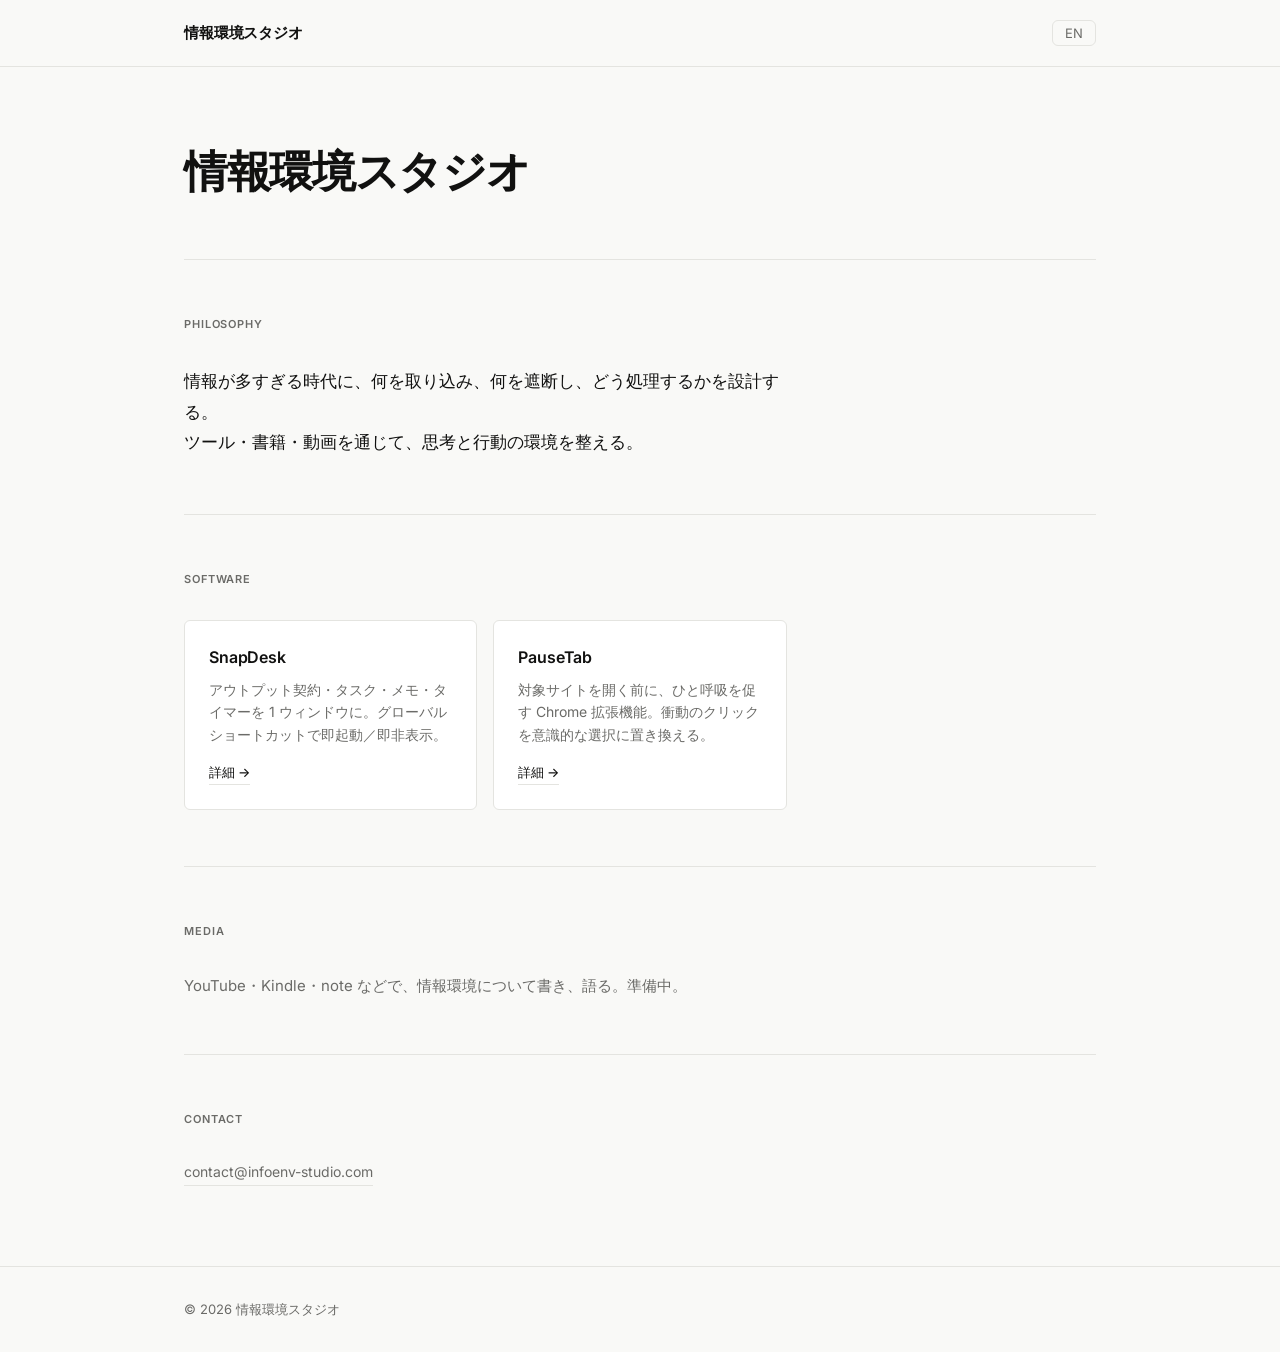
==== index.html @ fea23aee "Initial commit Co-Authored-By: Claude Sonnet 4.6 <noreply@anthropic.com>" ====
<!DOCTYPE html>
<html lang="ja">
<head>
  <meta charset="UTF-8">
  <meta name="viewport" content="width=device-width, initial-scale=1.0">
  <title>情報環境スタジオ</title>
  <meta name="description" content="情報環境を設計する。ツール・書籍・動画を通じて、思考と行動の環境を整える。">
  <link rel="canonical" href="https://infoenv-studio.com/">
  <link rel="alternate" hreflang="en" href="https://infoenv-studio.com/en">
  <link rel="alternate" hreflang="ja" href="https://infoenv-studio.com/">
  <link rel="preconnect" href="https://fonts.googleapis.com">
  <link href="https://fonts.googleapis.com/css2?family=Inter:wght@400;500;600;700&display=swap" rel="stylesheet">
  <link rel="stylesheet" href="/styles.css">
</head>
<body>

<header>
  <div class="container">
    <div class="header-inner">
      <a href="/" class="site-name">情報環境スタジオ</a>
      <button class="lang-toggle" onclick="switchLang('en')">EN</button>
    </div>
  </div>
</header>

<main>
  <div class="container">

    <div class="hero">
      <div class="hero-brand">情報環境スタジオ</div>
    </div>

    <section id="philosophy">
      <div class="section-label">Philosophy</div>
      <p class="philosophy-text">
        情報が多すぎる時代に、何を取り込み、何を遮断し、どう処理するかを設計する。<br>
        ツール・書籍・動画を通じて、思考と行動の環境を整える。
      </p>
    </section>

    <section id="software">
      <div class="section-label">Software</div>
      <div class="card-grid">
        <div class="card">
          <div class="card-name">SnapDesk</div>
          <div class="card-desc">アウトプット契約・タスク・メモ・タイマーを 1 ウィンドウに。グローバルショートカットで即起動／即非表示。</div>
          <a href="https://snapdesk.infoenv-studio.com" class="card-link" target="_blank" rel="noopener">詳細 →</a>
        </div>
        <div class="card">
          <div class="card-name">PauseTab</div>
          <div class="card-desc">対象サイトを開く前に、ひと呼吸を促す Chrome 拡張機能。衝動のクリックを意識的な選択に置き換える。</div>
          <a href="https://pausetab.infoenv-studio.com" class="card-link" target="_blank" rel="noopener">詳細 →</a>
        </div>
      </div>
    </section>

    <section id="media">
      <div class="section-label">Media</div>
      <p class="section-body">
        YouTube・Kindle・note などで、情報環境について書き、語る。準備中。
      </p>
    </section>

    <section id="contact">
      <div class="section-label">Contact</div>
      <div class="contact-links">
        <a href="mailto:contact@infoenv-studio.com" class="contact-link">contact@infoenv-studio.com</a>
      </div>
    </section>

  </div>
</main>

<footer>
  <div class="container">
    <div class="footer-inner">
      <span class="footer-copy">© 2026 情報環境スタジオ</span>
    </div>
  </div>
</footer>

<script>
function switchLang(lang) {
  document.cookie = 'lang=' + lang + ';path=/;max-age=31536000;SameSite=Lax';
  if (lang === 'en') window.location.href = '/en';
}
</script>

</body>
</html>
---- styles.css ----
*, *::before, *::after { box-sizing: border-box; margin: 0; padding: 0; }

:root {
  --bg: #f9f9f7;
  --surface: #ffffff;
  --text-primary: #111110;
  --text-secondary: #6b6b68;
  --border: #e4e4e0;
  --accent: #111110;
  --font: 'Inter', 'Hiragino Sans', 'Yu Gothic', system-ui, sans-serif;
  --max-w: 960px;
  --radius: 6px;
}

html { font-size: 16px; scroll-behavior: smooth; }
body { background: var(--bg); color: var(--text-primary); font-family: var(--font); line-height: 1.6; -webkit-font-smoothing: antialiased; }

a { color: inherit; text-decoration: none; }
a:hover { opacity: 0.7; }

/* Layout */
.container { max-width: var(--max-w); margin: 0 auto; padding: 0 24px; }

/* Header */
header {
  padding: 20px 0;
  border-bottom: 1px solid var(--border);
  position: sticky; top: 0;
  background: var(--bg);
  z-index: 100;
}
.header-inner { display: flex; align-items: center; justify-content: space-between; }
.site-name { font-size: 15px; font-weight: 600; letter-spacing: -0.01em; }
.lang-toggle {
  font-size: 13px;
  color: var(--text-secondary);
  background: none;
  border: 1px solid var(--border);
  border-radius: var(--radius);
  padding: 4px 12px;
  cursor: pointer;
  font-family: var(--font);
  transition: border-color 0.15s;
}
.lang-toggle:hover { border-color: var(--text-secondary); }

/* Hero */
.hero { padding: 80px 0 64px; }
.hero-brand { font-size: clamp(28px, 5vw, 44px); font-weight: 700; letter-spacing: -0.03em; line-height: 1.1; }
.hero-sub { margin-top: 16px; font-size: 16px; color: var(--text-secondary); max-width: 480px; }

/* Section */
section { padding: 56px 0; border-top: 1px solid var(--border); }
.section-label { font-size: 11px; font-weight: 600; letter-spacing: 0.08em; text-transform: uppercase; color: var(--text-secondary); margin-bottom: 32px; }
.section-title { font-size: 22px; font-weight: 700; letter-spacing: -0.02em; margin-bottom: 12px; }
.section-body { font-size: 15px; color: var(--text-secondary); line-height: 1.7; max-width: 560px; }

/* Philosophy */
.philosophy-text { font-size: 17px; line-height: 1.8; color: var(--text-primary); max-width: 600px; }

/* Cards */
.card-grid { display: grid; grid-template-columns: repeat(auto-fill, minmax(260px, 1fr)); gap: 16px; margin-top: 0; }
.card {
  background: var(--surface);
  border: 1px solid var(--border);
  border-radius: var(--radius);
  padding: 24px;
  transition: border-color 0.15s;
}
.card:hover { border-color: var(--text-secondary); }
.card-name { font-size: 16px; font-weight: 600; letter-spacing: -0.01em; }
.card-desc { margin-top: 8px; font-size: 14px; color: var(--text-secondary); line-height: 1.6; }
.card-link { display: inline-block; margin-top: 16px; font-size: 13px; font-weight: 500; border-bottom: 1px solid var(--border); padding-bottom: 1px; }

/* Media list */
.media-list { display: flex; flex-direction: column; gap: 12px; }
.media-item {
  display: flex; align-items: center; gap: 16px;
  padding: 16px 20px;
  background: var(--surface);
  border: 1px solid var(--border);
  border-radius: var(--radius);
  transition: border-color 0.15s;
}
.media-item:hover { border-color: var(--text-secondary); }
.media-platform { font-size: 12px; font-weight: 600; letter-spacing: 0.06em; text-transform: uppercase; color: var(--text-secondary); min-width: 72px; }
.media-title { font-size: 14px; font-weight: 500; }

/* Contact */
.contact-links { display: flex; gap: 20px; flex-wrap: wrap; margin-top: 24px; }
.contact-link { font-size: 14px; color: var(--text-secondary); border-bottom: 1px solid var(--border); padding-bottom: 2px; }
.contact-link:hover { color: var(--text-primary); border-color: var(--text-primary); }

/* Footer */
footer { padding: 32px 0; border-top: 1px solid var(--border); margin-top: 24px; }
.footer-inner { display: flex; justify-content: space-between; align-items: center; flex-wrap: wrap; gap: 8px; }
.footer-copy { font-size: 13px; color: var(--text-secondary); }

@media (max-width: 600px) {
  .hero { padding: 48px 0 40px; }
  section { padding: 40px 0; }
  .card-grid { grid-template-columns: 1fr; }
  .footer-inner { flex-direction: column; align-items: flex-start; }
}
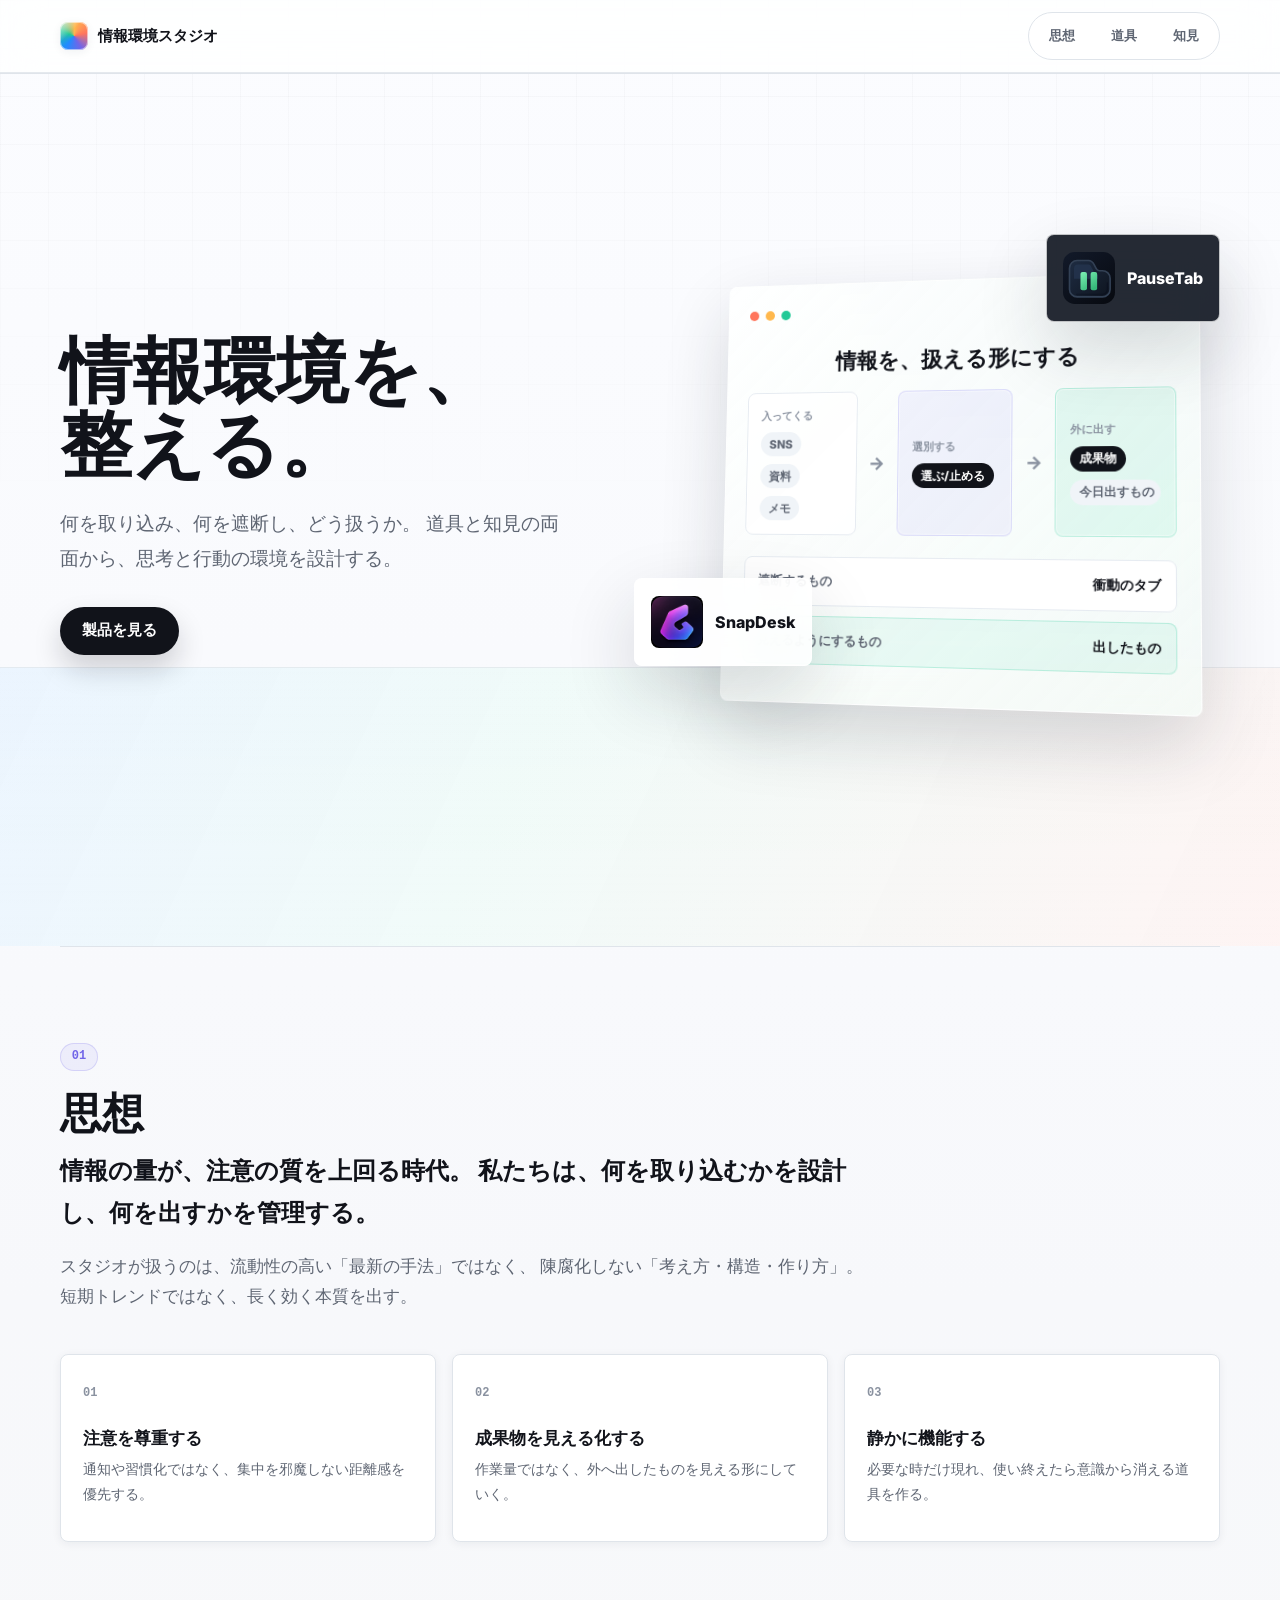
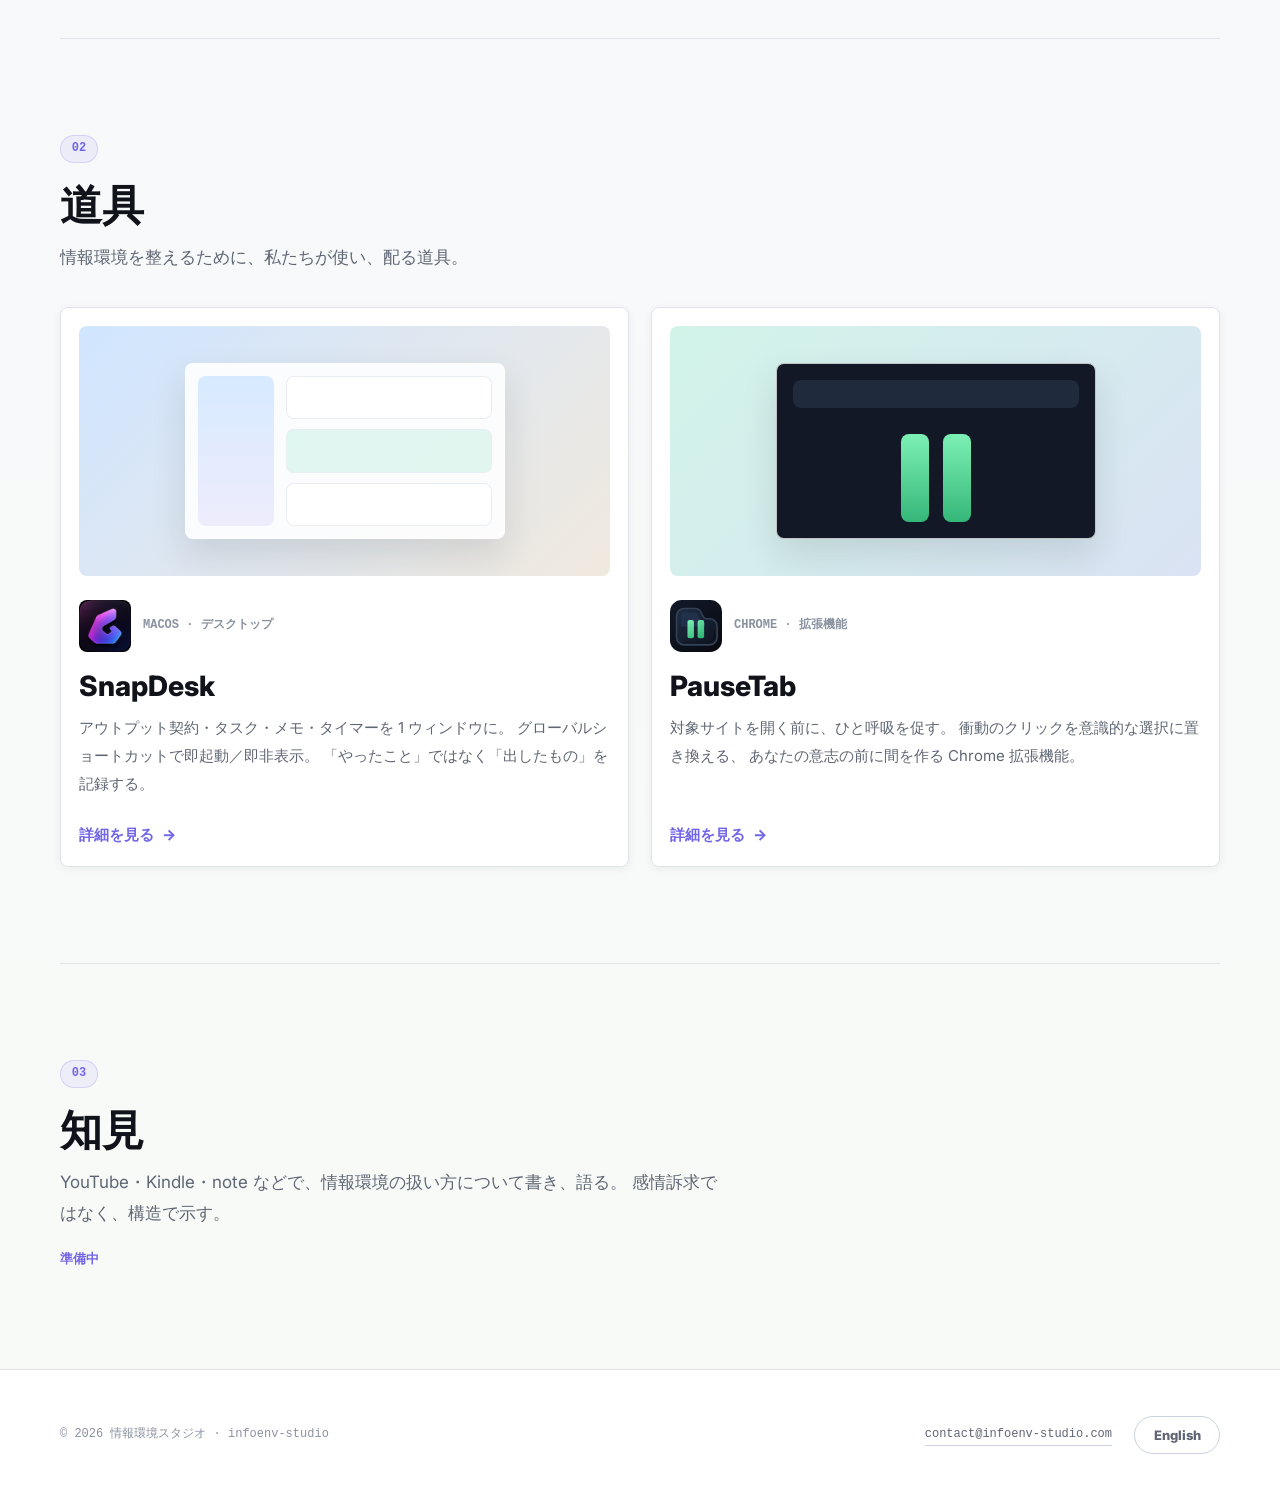
==== commit de9b0ff0: "refactor: replace hero health visualization with simplified flow board and clean up UI components" ====
--- a/index.html
+++ b/index.html
@@ -4,12 +4,13 @@
   <meta charset="UTF-8">
   <meta name="viewport" content="width=device-width, initial-scale=1.0">
   <title>情報環境スタジオ</title>
-  <meta name="description" content="情報環境を設計する。ツール・書籍・動画を通じて、思考と行動の環境を整える。">
+  <meta name="description" content="情報環境を整える、思考と道具のスタジオ。SnapDesk・PauseTab、その他の媒体を通じて、扱い方を再設計する。">
   <link rel="canonical" href="https://infoenv-studio.com/">
+  <link rel="alternate" hreflang="ja" href="https://infoenv-studio.com/">
   <link rel="alternate" hreflang="en" href="https://infoenv-studio.com/en">
-  <link rel="alternate" hreflang="ja" href="https://infoenv-studio.com/">
   <link rel="preconnect" href="https://fonts.googleapis.com">
-  <link href="https://fonts.googleapis.com/css2?family=Inter:wght@400;500;600;700&display=swap" rel="stylesheet">
+  <link rel="preconnect" href="https://fonts.gstatic.com" crossorigin>
+  <link href="https://fonts.googleapis.com/css2?family=Inter:wght@400;500;600;700;800&display=swap" rel="stylesheet">
   <link rel="stylesheet" href="/styles.css">
 </head>
 <body>
@@ -17,55 +18,178 @@
 <header>
   <div class="container">
     <div class="header-inner">
-      <a href="/" class="site-name">情報環境スタジオ</a>
-      <button class="lang-toggle" onclick="switchLang('en')">EN</button>
+      <a href="/" class="site-name" aria-label="情報環境スタジオ">
+        <span class="site-mark" aria-hidden="true"></span>
+        <span>情報環境スタジオ</span>
+      </a>
+      <nav class="site-nav" aria-label="メインナビゲーション">
+        <a href="#philosophy">思想</a>
+        <a href="#software">道具</a>
+        <a href="#media">知見</a>
+      </nav>
     </div>
   </div>
 </header>
 
 <main>
+  <section class="hero">
+    <div class="container hero-inner">
+      <div class="hero-copy">
+        <h1 class="hero-brand">情報環境を、<br>整える。</h1>
+        <p class="hero-tagline">
+          何を取り込み、何を遮断し、どう扱うか。
+          道具と知見の両面から、思考と行動の環境を設計する。
+        </p>
+        <div class="hero-actions" aria-label="主要操作">
+          <a class="primary-action" href="#software">製品を見る</a>
+        </div>
+      </div>
+
+      <div class="product-stage" aria-hidden="true">
+        <div class="app-window app-window-main">
+          <div class="window-bar">
+            <span></span><span></span><span></span>
+          </div>
+          <div class="window-title">情報を、扱える形にする</div>
+          <div class="flow-board">
+            <div class="flow-card input">
+              <small>入ってくる</small>
+              <span>SNS</span>
+              <span>資料</span>
+              <span>メモ</span>
+            </div>
+            <div class="flow-arrow">→</div>
+            <div class="flow-card filter">
+              <small>選別する</small>
+              <strong>選ぶ/止める</strong>
+            </div>
+            <div class="flow-arrow">→</div>
+            <div class="flow-card output">
+              <small>外に出す</small>
+              <strong>成果物</strong>
+              <span>今日出すもの</span>
+            </div>
+          </div>
+          <div class="module-row">
+            <span>遮断するもの</span>
+            <strong>衝動のタブ</strong>
+          </div>
+          <div class="module-row mint">
+            <span>見えるようにするもの</span>
+            <strong>出したもの</strong>
+          </div>
+        </div>
+        <div class="app-window app-window-side">
+          <img src="/snapdesk-icon.png" alt="">
+          <span>SnapDesk</span>
+        </div>
+        <div class="app-window app-window-mini">
+          <img src="/pausetab-icon.svg" alt="">
+          <span>PauseTab</span>
+        </div>
+      </div>
+    </div>
+    </section>
+
   <div class="container">
 
-    <div class="hero">
-      <div class="hero-brand">情報環境スタジオ</div>
-    </div>
-
     <section id="philosophy">
-      <div class="section-label">Philosophy</div>
+      <div class="section-header">
+        <span class="section-number">01</span>
+      </div>
+      <h2 class="section-title">思想</h2>
       <p class="philosophy-text">
-        情報が多すぎる時代に、何を取り込み、何を遮断し、どう処理するかを設計する。<br>
-        ツール・書籍・動画を通じて、思考と行動の環境を整える。
-      </p>
+        情報の量が、注意の質を上回る時代。
+        私たちは、何を取り込むかを設計し、何を出すかを管理する。
+      </p>
+      <p class="philosophy-text">
+        スタジオが扱うのは、流動性の高い「最新の手法」ではなく、
+        陳腐化しない「考え方・構造・作り方」。
+        短期トレンドではなく、長く効く本質を出す。
+      </p>
+      <div class="principle-grid">
+        <div class="principle-card">
+          <span>01</span>
+          <h3>注意を尊重する</h3>
+          <p>通知や習慣化ではなく、集中を邪魔しない距離感を優先する。</p>
+        </div>
+        <div class="principle-card">
+          <span>02</span>
+          <h3>成果物を見える化する</h3>
+          <p>作業量ではなく、外へ出したものを見える形にしていく。</p>
+        </div>
+        <div class="principle-card">
+          <span>03</span>
+          <h3>静かに機能する</h3>
+          <p>必要な時だけ現れ、使い終えたら意識から消える道具を作る。</p>
+        </div>
+      </div>
     </section>
 
     <section id="software">
-      <div class="section-label">Software</div>
+      <div class="section-header">
+        <span class="section-number">02</span>
+      </div>
+      <h2 class="section-title">道具</h2>
+      <p class="section-body section-lead">
+        情報環境を整えるために、私たちが使い、配る道具。
+      </p>
+
       <div class="card-grid">
-        <div class="card">
-          <div class="card-name">SnapDesk</div>
-          <div class="card-desc">アウトプット契約・タスク・メモ・タイマーを 1 ウィンドウに。グローバルショートカットで即起動／即非表示。</div>
-          <a href="https://snapdesk.infoenv-studio.com" class="card-link" target="_blank" rel="noopener">詳細 →</a>
-        </div>
-        <div class="card">
-          <div class="card-name">PauseTab</div>
-          <div class="card-desc">対象サイトを開く前に、ひと呼吸を促す Chrome 拡張機能。衝動のクリックを意識的な選択に置き換える。</div>
-          <a href="https://pausetab.infoenv-studio.com" class="card-link" target="_blank" rel="noopener">詳細 →</a>
-        </div>
+        <a href="https://snapdesk.infoenv-studio.com" target="_blank" rel="noopener" class="product-card">
+          <div class="product-visual snapdesk-visual">
+            <div class="mini-desktop">
+              <div class="mini-sidebar"></div>
+              <div class="mini-content">
+                <span></span><span></span><span></span>
+              </div>
+            </div>
+          </div>
+          <div class="card-header">
+            <img src="/snapdesk-icon.png" alt="" class="card-icon">
+            <span class="card-meta">macOS · デスクトップ</span>
+          </div>
+          <h3 class="card-name">SnapDesk</h3>
+          <p class="card-desc">
+            アウトプット契約・タスク・メモ・タイマーを 1 ウィンドウに。
+            グローバルショートカットで即起動／即非表示。
+            「やったこと」ではなく「出したもの」を記録する。
+          </p>
+          <span class="card-link">詳細を見る</span>
+        </a>
+
+        <a href="https://pausetab.infoenv-studio.com" target="_blank" rel="noopener" class="product-card accent-card">
+          <div class="product-visual pausetab-visual">
+            <div class="pause-browser">
+              <div class="pause-tabs"></div>
+              <div class="pause-mark"><i></i><i></i></div>
+            </div>
+          </div>
+          <div class="card-header">
+            <img src="/pausetab-icon.svg" alt="" class="card-icon-svg">
+            <span class="card-meta">Chrome · 拡張機能</span>
+          </div>
+          <h3 class="card-name">PauseTab</h3>
+          <p class="card-desc">
+            対象サイトを開く前に、ひと呼吸を促す。
+            衝動のクリックを意識的な選択に置き換える、
+            あなたの意志の前に間を作る Chrome 拡張機能。
+          </p>
+          <span class="card-link">詳細を見る</span>
+        </a>
       </div>
     </section>
 
     <section id="media">
-      <div class="section-label">Media</div>
+      <div class="section-header">
+        <span class="section-number">03</span>
+      </div>
+      <h2 class="section-title">知見</h2>
       <p class="section-body">
-        YouTube・Kindle・note などで、情報環境について書き、語る。準備中。
-      </p>
-    </section>
-
-    <section id="contact">
-      <div class="section-label">Contact</div>
-      <div class="contact-links">
-        <a href="mailto:contact@infoenv-studio.com" class="contact-link">contact@infoenv-studio.com</a>
-      </div>
+        YouTube・Kindle・note などで、情報環境の扱い方について書き、語る。
+        感情訴求ではなく、構造で示す。<br>
+        <span class="coming-soon">準備中</span>
+      </p>
     </section>
 
   </div>
@@ -74,16 +198,21 @@
 <footer>
   <div class="container">
     <div class="footer-inner">
-      <span class="footer-copy">© 2026 情報環境スタジオ</span>
+      <span class="footer-copy">© 2026 情報環境スタジオ · infoenv-studio</span>
+      <div class="footer-actions">
+        <a href="mailto:contact@infoenv-studio.com" class="footer-link">contact@infoenv-studio.com</a>
+        <button class="footer-lang" onclick="switchLang('en')">English</button>
+      </div>
     </div>
   </div>
 </footer>
 
 <script>
-function switchLang(lang) {
-  document.cookie = 'lang=' + lang + ';path=/;max-age=31536000;SameSite=Lax';
-  if (lang === 'en') window.location.href = '/en';
-}
+  function switchLang(lang) {
+    document.cookie = 'lang=' + lang + ';path=/;max-age=31536000;SameSite=Lax';
+    if (lang === 'en') window.location.href = '/en';
+    else window.location.href = '/';
+  }
 </script>
 
 </body>
--- a/styles.css
+++ b/styles.css
@@ -1,104 +1,935 @@
-*, *::before, *::after { box-sizing: border-box; margin: 0; padding: 0; }
+/* infoenv-studio.com */
+
+*, *::before, *::after {
+  box-sizing: border-box;
+}
+
+* {
+  margin: 0;
+  padding: 0;
+}
 
 :root {
-  --bg: #f9f9f7;
+  --bg: #f7f8fb;
+  --bg-alt: #eef4f8;
   --surface: #ffffff;
-  --text-primary: #111110;
-  --text-secondary: #6b6b68;
-  --border: #e4e4e0;
-  --accent: #111110;
-  --font: 'Inter', 'Hiragino Sans', 'Yu Gothic', system-ui, sans-serif;
-  --max-w: 960px;
-  --radius: 6px;
-}
-
-html { font-size: 16px; scroll-behavior: smooth; }
-body { background: var(--bg); color: var(--text-primary); font-family: var(--font); line-height: 1.6; -webkit-font-smoothing: antialiased; }
-
-a { color: inherit; text-decoration: none; }
-a:hover { opacity: 0.7; }
-
-/* Layout */
-.container { max-width: var(--max-w); margin: 0 auto; padding: 0 24px; }
-
-/* Header */
+  --surface-soft: #f4f7f1;
+  --ink: #11131a;
+  --muted: #5f6673;
+  --soft: #8a92a0;
+  --line: #dfe4ea;
+  --line-strong: #cbd3dc;
+  --violet: #7165e8;
+  --blue: #1f8cff;
+  --mint: #22c997;
+  --coral: #ff765d;
+  --amber: #ffb84d;
+  --shadow-sm: 0 2px 10px rgba(23, 30, 45, 0.06);
+  --shadow-md: 0 16px 36px rgba(23, 30, 45, 0.12);
+  --shadow-lg: 0 28px 70px rgba(23, 30, 45, 0.16);
+  --font-sans: 'Inter', -apple-system, BlinkMacSystemFont, 'Hiragino Sans', 'Yu Gothic', system-ui, sans-serif;
+  --font-mono: 'SF Mono', 'Menlo', 'Consolas', monospace;
+  --max-w: 1160px;
+}
+
+html {
+  font-size: 16px;
+  scroll-behavior: smooth;
+  -webkit-text-size-adjust: 100%;
+}
+
+body {
+  min-height: 100vh;
+  background:
+    linear-gradient(180deg, #fbfcff 0%, var(--bg) 42%, #f8faf7 100%);
+  color: var(--ink);
+  font-family: var(--font-sans);
+  line-height: 1.65;
+  letter-spacing: 0;
+  -webkit-font-smoothing: antialiased;
+  -moz-osx-font-smoothing: grayscale;
+}
+
+body::before {
+  content: "";
+  position: fixed;
+  inset: 0;
+  z-index: -1;
+  background-image:
+    linear-gradient(rgba(17, 19, 26, 0.035) 1px, transparent 1px),
+    linear-gradient(90deg, rgba(17, 19, 26, 0.035) 1px, transparent 1px);
+  background-size: 48px 48px;
+  mask-image: linear-gradient(180deg, rgba(0, 0, 0, 0.75), transparent 58%);
+  pointer-events: none;
+}
+
+a {
+  color: inherit;
+  text-decoration: none;
+}
+
+button {
+  color: inherit;
+  font: inherit;
+}
+
+.container {
+  width: min(100% - 48px, var(--max-w));
+  margin: 0 auto;
+}
+
 header {
-  padding: 20px 0;
-  border-bottom: 1px solid var(--border);
-  position: sticky; top: 0;
-  background: var(--bg);
-  z-index: 100;
-}
-.header-inner { display: flex; align-items: center; justify-content: space-between; }
-.site-name { font-size: 15px; font-weight: 600; letter-spacing: -0.01em; }
-.lang-toggle {
+  position: sticky;
+  top: 0;
+  z-index: 20;
+  border-bottom: 1px solid rgba(223, 228, 234, 0.8);
+  background: rgba(255, 255, 255, 0.76);
+  backdrop-filter: blur(18px) saturate(160%);
+  -webkit-backdrop-filter: blur(18px) saturate(160%);
+}
+
+.header-inner {
+  min-height: 72px;
+  display: grid;
+  grid-template-columns: 1fr auto;
+  align-items: center;
+  gap: 24px;
+}
+
+.site-name {
+  display: inline-flex;
+  align-items: center;
+  gap: 10px;
+  justify-self: start;
+  font-size: 15px;
+  font-weight: 800;
+}
+
+.site-mark {
+  width: 28px;
+  height: 28px;
+  display: inline-block;
+  border-radius: 8px;
+  background:
+    linear-gradient(135deg, rgba(255, 255, 255, 0.72), rgba(255, 255, 255, 0) 38%),
+    conic-gradient(from 220deg, var(--blue), var(--mint), var(--amber), var(--coral), var(--violet), var(--blue));
+  box-shadow: inset 0 0 0 1px rgba(255, 255, 255, 0.54), var(--shadow-sm);
+}
+
+.site-nav {
+  display: inline-flex;
+  justify-content: center;
+  align-items: center;
+  gap: 8px;
+  padding: 6px;
+  border: 1px solid var(--line);
+  border-radius: 999px;
+  background: rgba(255, 255, 255, 0.64);
+}
+
+.site-nav a {
+  min-height: 34px;
+  display: inline-flex;
+  align-items: center;
+  justify-content: center;
+  padding: 0 14px;
+  border-radius: 999px;
+  color: var(--muted);
   font-size: 13px;
-  color: var(--text-secondary);
-  background: none;
-  border: 1px solid var(--border);
-  border-radius: var(--radius);
-  padding: 4px 12px;
+  font-weight: 700;
+  transition: background 0.18s ease, color 0.18s ease;
+}
+
+.site-nav a:hover {
+  background: var(--ink);
+  color: #fff;
+}
+
+.footer-lang {
+  min-width: 86px;
+  min-height: 38px;
+  display: inline-flex;
+  align-items: center;
+  justify-content: center;
+  border: 1px solid var(--line-strong);
+  border-radius: 999px;
+  background: var(--surface);
+  color: var(--muted);
   cursor: pointer;
-  font-family: var(--font);
-  transition: border-color 0.15s;
-}
-.lang-toggle:hover { border-color: var(--text-secondary); }
-
-/* Hero */
-.hero { padding: 80px 0 64px; }
-.hero-brand { font-size: clamp(28px, 5vw, 44px); font-weight: 700; letter-spacing: -0.03em; line-height: 1.1; }
-.hero-sub { margin-top: 16px; font-size: 16px; color: var(--text-secondary); max-width: 480px; }
-
-/* Section */
-section { padding: 56px 0; border-top: 1px solid var(--border); }
-.section-label { font-size: 11px; font-weight: 600; letter-spacing: 0.08em; text-transform: uppercase; color: var(--text-secondary); margin-bottom: 32px; }
-.section-title { font-size: 22px; font-weight: 700; letter-spacing: -0.02em; margin-bottom: 12px; }
-.section-body { font-size: 15px; color: var(--text-secondary); line-height: 1.7; max-width: 560px; }
-
-/* Philosophy */
-.philosophy-text { font-size: 17px; line-height: 1.8; color: var(--text-primary); max-width: 600px; }
-
-/* Cards */
-.card-grid { display: grid; grid-template-columns: repeat(auto-fill, minmax(260px, 1fr)); gap: 16px; margin-top: 0; }
-.card {
+  padding: 0 18px;
+  font-size: 13px;
+  font-weight: 800;
+  white-space: nowrap;
+  transition: transform 0.18s ease, border-color 0.18s ease, color 0.18s ease;
+}
+
+.footer-lang:hover {
+  transform: translateY(-1px);
+  border-color: var(--ink);
+  color: var(--ink);
+}
+
+.hero {
+  position: relative;
+  min-height: min(690px, calc(100svh - 72px));
+  display: flex;
+  align-items: center;
+  overflow: hidden;
+}
+
+.hero::before {
+  content: "";
+  position: absolute;
+  inset: auto 0 0;
+  height: 32%;
+  background:
+    linear-gradient(115deg, rgba(31, 140, 255, 0.08), rgba(34, 201, 151, 0.06) 40%, rgba(255, 118, 93, 0.07)),
+    linear-gradient(180deg, rgba(255, 255, 255, 0.65), rgba(255, 255, 255, 0.78));
+  border-top: 1px solid rgba(223, 228, 234, 0.7);
+}
+
+.hero-inner {
+  position: relative;
+  min-height: 620px;
+  display: grid;
+  grid-template-columns: minmax(0, 0.92fr) minmax(440px, 1.08fr);
+  align-items: center;
+  gap: 34px;
+  padding: 64px 0 96px;
+}
+
+.hero-copy {
+  position: relative;
+  z-index: 2;
+  max-width: 610px;
+}
+
+.section-label,
+.section-number,
+.card-meta,
+.coming-soon,
+.footer-copy,
+.footer-link {
+  font-family: var(--font-mono);
+  letter-spacing: 0;
+}
+
+.hero-brand {
+  max-width: 720px;
+  font-size: 72px;
+  line-height: 1.02;
+  font-weight: 800;
+}
+
+.hero-tagline {
+  max-width: 580px;
+  margin-top: 26px;
+  color: var(--muted);
+  font-size: 19px;
+  line-height: 1.85;
+  font-weight: 500;
+}
+
+.hero-actions {
+  display: flex;
+  flex-wrap: wrap;
+  align-items: center;
+  gap: 12px;
+  margin-top: 30px;
+}
+
+.primary-action {
+  min-height: 48px;
+  display: inline-flex;
+  align-items: center;
+  justify-content: center;
+  border-radius: 999px;
+  padding: 0 22px;
+  font-size: 15px;
+  font-weight: 800;
+  transition: transform 0.18s ease, box-shadow 0.18s ease, border-color 0.18s ease;
+}
+
+.primary-action {
+  background: var(--ink);
+  color: #fff;
+  box-shadow: 0 14px 28px rgba(17, 19, 26, 0.18);
+}
+
+.primary-action:hover {
+  transform: translateY(-2px);
+}
+
+.product-stage {
+  position: relative;
+  min-height: 520px;
+  perspective: 1100px;
+}
+
+.app-window {
+  position: absolute;
+  border: 1px solid rgba(255, 255, 255, 0.72);
+  border-radius: 8px;
+  background: rgba(255, 255, 255, 0.82);
+  box-shadow: var(--shadow-lg);
+  backdrop-filter: blur(18px) saturate(150%);
+  -webkit-backdrop-filter: blur(18px) saturate(150%);
+}
+
+.app-window-main {
+  top: 42px;
+  right: 26px;
+  width: min(100%, 480px);
+  height: 430px;
+  padding: 22px;
+  transform: rotateY(-10deg) rotateX(4deg);
+  background:
+    linear-gradient(135deg, rgba(255, 255, 255, 0.94), rgba(243, 250, 246, 0.82)),
+    linear-gradient(180deg, rgba(31, 140, 255, 0.08), rgba(255, 255, 255, 0));
+}
+
+.window-bar {
+  height: 18px;
+  display: flex;
+  align-items: center;
+  gap: 7px;
+}
+
+.window-bar span {
+  width: 10px;
+  height: 10px;
+  border-radius: 50%;
+  background: var(--line-strong);
+}
+
+.window-bar span:nth-child(1) { background: var(--coral); }
+.window-bar span:nth-child(2) { background: var(--amber); }
+.window-bar span:nth-child(3) { background: var(--mint); }
+
+.window-title {
+  margin: 26px 0 18px;
+  font-size: 22px;
+  line-height: 1.28;
+  font-weight: 800;
+  text-align: center;
+}
+
+.flow-board {
+  display: grid;
+  grid-template-columns: minmax(0, 1fr) 22px minmax(0, 1fr) 22px minmax(0, 1fr);
+  align-items: stretch;
+  gap: 10px;
+  margin-bottom: 22px;
+}
+
+.flow-card {
+  min-height: 138px;
+  display: flex;
+  flex-direction: column;
+  justify-content: center;
+  gap: 8px;
+  padding: 14px;
+  border: 1px solid #e6ebf1;
+  border-radius: 8px;
+  background: rgba(255, 255, 255, 0.86);
+  box-shadow: inset 0 0 0 1px rgba(255, 255, 255, 0.5);
+}
+
+.flow-card small {
+  color: var(--soft);
+  font-size: 11px;
+  font-weight: 800;
+}
+
+.flow-card span,
+.flow-card strong {
+  min-height: 25px;
+  display: inline-flex;
+  align-items: center;
+  width: fit-content;
+  max-width: 100%;
+  padding: 0 9px;
+  border-radius: 999px;
+  background: #f0f4f8;
+  color: var(--muted);
+  font-size: 12px;
+  font-weight: 800;
+  white-space: nowrap;
+}
+
+.flow-card strong {
+  background: var(--ink);
+  color: #fff;
+}
+
+.flow-card.filter {
+  background: rgba(113, 101, 232, 0.08);
+  border-color: rgba(113, 101, 232, 0.18);
+}
+
+.flow-card.output {
+  background: rgba(34, 201, 151, 0.1);
+  border-color: rgba(34, 201, 151, 0.22);
+}
+
+.flow-arrow {
+  display: grid;
+  place-items: center;
+  color: var(--soft);
+  font-size: 18px;
+  font-weight: 800;
+}
+
+.module-row {
+  display: flex;
+  align-items: center;
+  justify-content: space-between;
+  gap: 18px;
+  margin-top: 10px;
+  padding: 13px 14px;
+  border: 1px solid #e6ebf1;
+  border-radius: 8px;
+  background: #fff;
+  color: var(--muted);
+  font-size: 13px;
+  font-weight: 700;
+}
+
+.module-row strong {
+  color: var(--ink);
+}
+
+.module-row.mint {
+  border-color: rgba(34, 201, 151, 0.24);
+  background: rgba(34, 201, 151, 0.08);
+}
+
+.app-window-side,
+.app-window-mini {
+  display: flex;
+  align-items: center;
+  gap: 12px;
+  min-height: 88px;
+  padding: 14px 16px;
+  font-weight: 800;
+}
+
+.app-window-side img,
+.app-window-mini img {
+  width: 52px;
+  height: 52px;
+  border-radius: 8px;
+}
+
+.app-window-side {
+  left: 22px;
+  bottom: 88px;
+  background: rgba(255, 255, 255, 0.9);
+}
+
+.app-window-mini {
+  right: 0;
+  top: 0;
+  background: rgba(14, 19, 30, 0.9);
+  color: #fff;
+}
+
+section {
+  padding: 96px 0;
+  border-top: 1px solid var(--line);
+}
+
+.section-header {
+  display: flex;
+  align-items: baseline;
+  gap: 14px;
+  margin-bottom: 18px;
+}
+
+.section-number {
+  min-width: 38px;
+  min-height: 28px;
+  display: inline-flex;
+  align-items: center;
+  justify-content: center;
+  border: 1px solid rgba(113, 101, 232, 0.2);
+  border-radius: 999px;
+  background: rgba(113, 101, 232, 0.08);
+  color: var(--violet);
+  font-size: 12px;
+  font-weight: 800;
+}
+
+.section-label {
+  color: var(--muted);
+  font-size: 13px;
+  font-weight: 800;
+  text-transform: uppercase;
+}
+
+.section-title {
+  margin-bottom: 14px;
+  font-size: 42px;
+  line-height: 1.12;
+  font-weight: 800;
+}
+
+.section-body {
+  max-width: 660px;
+  color: var(--muted);
+  font-size: 17px;
+  line-height: 1.85;
+}
+
+.section-lead {
+  margin-bottom: 34px;
+}
+
+.philosophy-text {
+  max-width: 820px;
+  color: var(--ink);
+  font-size: 24px;
+  line-height: 1.75;
+  font-weight: 700;
+}
+
+.philosophy-text + .philosophy-text {
+  margin-top: 18px;
+  color: var(--muted);
+  font-size: 17px;
+  font-weight: 500;
+}
+
+.principle-grid {
+  display: grid;
+  grid-template-columns: repeat(3, 1fr);
+  gap: 16px;
+  margin-top: 42px;
+}
+
+.principle-card {
+  min-height: 188px;
+  padding: 22px;
+  border: 1px solid var(--line);
+  border-radius: 8px;
   background: var(--surface);
-  border: 1px solid var(--border);
-  border-radius: var(--radius);
-  padding: 24px;
-  transition: border-color 0.15s;
-}
-.card:hover { border-color: var(--text-secondary); }
-.card-name { font-size: 16px; font-weight: 600; letter-spacing: -0.01em; }
-.card-desc { margin-top: 8px; font-size: 14px; color: var(--text-secondary); line-height: 1.6; }
-.card-link { display: inline-block; margin-top: 16px; font-size: 13px; font-weight: 500; border-bottom: 1px solid var(--border); padding-bottom: 1px; }
-
-/* Media list */
-.media-list { display: flex; flex-direction: column; gap: 12px; }
-.media-item {
-  display: flex; align-items: center; gap: 16px;
-  padding: 16px 20px;
+  box-shadow: var(--shadow-sm);
+}
+
+.principle-card span {
+  display: inline-flex;
+  margin-bottom: 24px;
+  color: var(--soft);
+  font-family: var(--font-mono);
+  font-size: 12px;
+  font-weight: 800;
+}
+
+.principle-card h3 {
+  margin-bottom: 8px;
+  font-size: 17px;
+  line-height: 1.3;
+}
+
+.principle-card p {
+  color: var(--muted);
+  font-size: 14px;
+  line-height: 1.75;
+}
+
+.card-grid {
+  display: grid;
+  grid-template-columns: repeat(2, minmax(0, 1fr));
+  gap: 22px;
+}
+
+.product-card {
+  min-height: 560px;
+  display: flex;
+  flex-direction: column;
+  padding: 18px;
+  border: 1px solid var(--line);
+  border-radius: 8px;
   background: var(--surface);
-  border: 1px solid var(--border);
-  border-radius: var(--radius);
-  transition: border-color 0.15s;
-}
-.media-item:hover { border-color: var(--text-secondary); }
-.media-platform { font-size: 12px; font-weight: 600; letter-spacing: 0.06em; text-transform: uppercase; color: var(--text-secondary); min-width: 72px; }
-.media-title { font-size: 14px; font-weight: 500; }
-
-/* Contact */
-.contact-links { display: flex; gap: 20px; flex-wrap: wrap; margin-top: 24px; }
-.contact-link { font-size: 14px; color: var(--text-secondary); border-bottom: 1px solid var(--border); padding-bottom: 2px; }
-.contact-link:hover { color: var(--text-primary); border-color: var(--text-primary); }
-
-/* Footer */
-footer { padding: 32px 0; border-top: 1px solid var(--border); margin-top: 24px; }
-.footer-inner { display: flex; justify-content: space-between; align-items: center; flex-wrap: wrap; gap: 8px; }
-.footer-copy { font-size: 13px; color: var(--text-secondary); }
-
-@media (max-width: 600px) {
-  .hero { padding: 48px 0 40px; }
-  section { padding: 40px 0; }
-  .card-grid { grid-template-columns: 1fr; }
-  .footer-inner { flex-direction: column; align-items: flex-start; }
-}
+  box-shadow: var(--shadow-sm);
+  overflow: hidden;
+  transition: transform 0.2s ease, box-shadow 0.2s ease, border-color 0.2s ease;
+}
+
+.product-card:hover {
+  transform: translateY(-4px);
+  border-color: var(--line-strong);
+  box-shadow: var(--shadow-md);
+}
+
+.product-visual {
+  height: 250px;
+  display: grid;
+  place-items: center;
+  margin-bottom: 24px;
+  border-radius: 8px;
+  overflow: hidden;
+}
+
+.snapdesk-visual {
+  background:
+    linear-gradient(135deg, rgba(31, 140, 255, 0.14), rgba(255, 184, 77, 0.18)),
+    #edf4ff;
+}
+
+.pausetab-visual {
+  background:
+    linear-gradient(135deg, rgba(34, 201, 151, 0.14), rgba(113, 101, 232, 0.16)),
+    #eefbf6;
+}
+
+.mini-desktop,
+.pause-browser {
+  width: min(76%, 320px);
+  height: 176px;
+  border: 1px solid rgba(255, 255, 255, 0.74);
+  border-radius: 8px;
+  background: rgba(255, 255, 255, 0.86);
+  box-shadow: var(--shadow-md);
+}
+
+.mini-desktop {
+  display: grid;
+  grid-template-columns: 76px 1fr;
+  padding: 12px;
+  gap: 12px;
+}
+
+.mini-sidebar {
+  border-radius: 8px;
+  background:
+    linear-gradient(180deg, rgba(31, 140, 255, 0.18), rgba(113, 101, 232, 0.12)),
+    #fff;
+}
+
+.mini-content {
+  display: grid;
+  gap: 10px;
+}
+
+.mini-content span {
+  border-radius: 8px;
+  background: #fff;
+  box-shadow: inset 0 0 0 1px #e9eef4;
+}
+
+.mini-content span:nth-child(2) {
+  background: rgba(34, 201, 151, 0.12);
+}
+
+.pause-browser {
+  padding: 16px;
+  background: #121826;
+}
+
+.pause-tabs {
+  height: 28px;
+  margin-bottom: 26px;
+  border-radius: 8px;
+  background: #202a3d;
+}
+
+.pause-mark {
+  width: 88px;
+  height: 88px;
+  display: flex;
+  justify-content: center;
+  gap: 14px;
+  margin: 0 auto;
+}
+
+.pause-mark i {
+  width: 28px;
+  height: 88px;
+  border-radius: 8px;
+  background: linear-gradient(180deg, #7df0b4, #35b779);
+}
+
+.card-header {
+  display: flex;
+  align-items: center;
+  gap: 12px;
+  margin-bottom: 18px;
+}
+
+.card-icon,
+.card-icon-svg {
+  width: 52px;
+  height: 52px;
+  border-radius: 8px;
+  flex: 0 0 auto;
+}
+
+.card-meta {
+  color: var(--soft);
+  font-size: 12px;
+  font-weight: 800;
+  text-transform: uppercase;
+}
+
+.card-name {
+  margin-bottom: 12px;
+  font-size: 28px;
+  line-height: 1.16;
+  font-weight: 800;
+}
+
+.card-desc {
+  flex: 1;
+  color: var(--muted);
+  font-size: 15px;
+  line-height: 1.85;
+}
+
+.card-link {
+  margin-top: 24px;
+  display: inline-flex;
+  align-items: center;
+  gap: 8px;
+  color: var(--violet);
+  font-size: 15px;
+  font-weight: 800;
+}
+
+.card-link::after {
+  content: "→";
+}
+
+.coming-soon {
+  display: inline-block;
+  margin-top: 18px;
+  color: var(--violet);
+  font-size: 13px;
+  font-weight: 800;
+  text-transform: uppercase;
+}
+
+footer {
+  padding: 46px 0;
+  border-top: 1px solid var(--line);
+  background: #fff;
+}
+
+.footer-inner {
+  display: flex;
+  align-items: center;
+  justify-content: space-between;
+  gap: 24px;
+  flex-wrap: wrap;
+}
+
+.footer-actions {
+  display: inline-flex;
+  align-items: center;
+  justify-content: flex-end;
+  gap: 22px;
+  flex-wrap: wrap;
+}
+
+.footer-copy,
+.footer-link {
+  color: var(--soft);
+  font-size: 12px;
+}
+
+.footer-link {
+  color: var(--muted);
+  border-bottom: 1px solid var(--line-strong);
+}
+
+.footer-link:hover {
+  color: var(--ink);
+  border-color: var(--ink);
+}
+
+@media (max-width: 960px) {
+  .hero {
+    min-height: auto;
+  }
+
+  .hero-inner {
+    min-height: 0;
+    grid-template-columns: 1fr;
+    padding: 56px 0 86px;
+  }
+
+  .hero-copy {
+    max-width: 720px;
+  }
+
+  .hero-brand {
+    font-size: 56px;
+  }
+
+  .product-stage {
+    min-height: 440px;
+  }
+
+  .app-window-main {
+    left: 80px;
+    right: auto;
+    width: min(100% - 110px, 500px);
+    height: 390px;
+  }
+
+  .principle-grid {
+    grid-template-columns: 1fr;
+  }
+}
+
+@media (max-width: 760px) {
+  .container {
+    width: min(100% - 32px, var(--max-w));
+  }
+
+  .header-inner {
+    min-height: 64px;
+    display: flex;
+    justify-content: space-between;
+  }
+
+  .site-nav {
+    display: none;
+  }
+
+  .hero-brand {
+    font-size: 44px;
+  }
+
+  .hero-tagline {
+    font-size: 16px;
+  }
+
+  .hero-actions {
+    align-items: stretch;
+  }
+
+  .primary-action {
+    flex: 1 1 160px;
+  }
+
+  .product-stage {
+    min-height: 390px;
+  }
+
+  .app-window-main {
+    top: 24px;
+    left: 18px;
+    width: calc(100% - 36px);
+    height: 350px;
+    transform: none;
+  }
+
+  .window-title {
+    margin: 18px 0 14px;
+    font-size: 17px;
+  }
+
+  .flow-board {
+    grid-template-columns: minmax(0, 1fr) 16px minmax(0, 1fr) 16px minmax(0, 1fr);
+    gap: 4px;
+    margin-bottom: 16px;
+  }
+
+  .flow-card {
+    min-height: 112px;
+    gap: 6px;
+    padding: 8px;
+  }
+
+  .flow-card small {
+    font-size: 10px;
+  }
+
+  .flow-card span,
+  .flow-card strong {
+    min-height: 22px;
+    padding: 0 6px;
+    font-size: 10px;
+  }
+
+  .flow-arrow {
+    font-size: 14px;
+  }
+
+  .module-row {
+    gap: 8px;
+    padding: 10px 11px;
+    font-size: 11px;
+  }
+
+  .app-window-side,
+  .app-window-mini {
+    display: none;
+  }
+
+  section {
+    padding: 68px 0;
+  }
+
+  .section-title {
+    font-size: 34px;
+  }
+
+  .philosophy-text {
+    font-size: 20px;
+  }
+
+  .card-grid {
+    grid-template-columns: 1fr;
+  }
+
+  .product-card {
+    min-height: auto;
+  }
+
+  .product-visual {
+    height: 220px;
+  }
+
+  .footer-inner {
+    align-items: flex-start;
+  }
+
+  .footer-actions {
+    justify-content: flex-start;
+  }
+}
+
+@media (max-width: 430px) {
+  .site-name span:last-child {
+    max-width: 154px;
+    overflow: hidden;
+    text-overflow: ellipsis;
+    white-space: nowrap;
+  }
+
+  .hero-brand {
+    font-size: 39px;
+  }
+
+  .app-window-main {
+    left: 12px;
+    width: calc(100% - 24px);
+    padding: 16px;
+  }
+
+  .flow-board {
+    grid-template-columns: repeat(3, minmax(0, 1fr));
+    gap: 6px;
+  }
+
+  .flow-arrow {
+    display: none;
+  }
+
+  .primary-action,
+  .footer-lang {
+    flex-basis: 100%;
+  }
+}
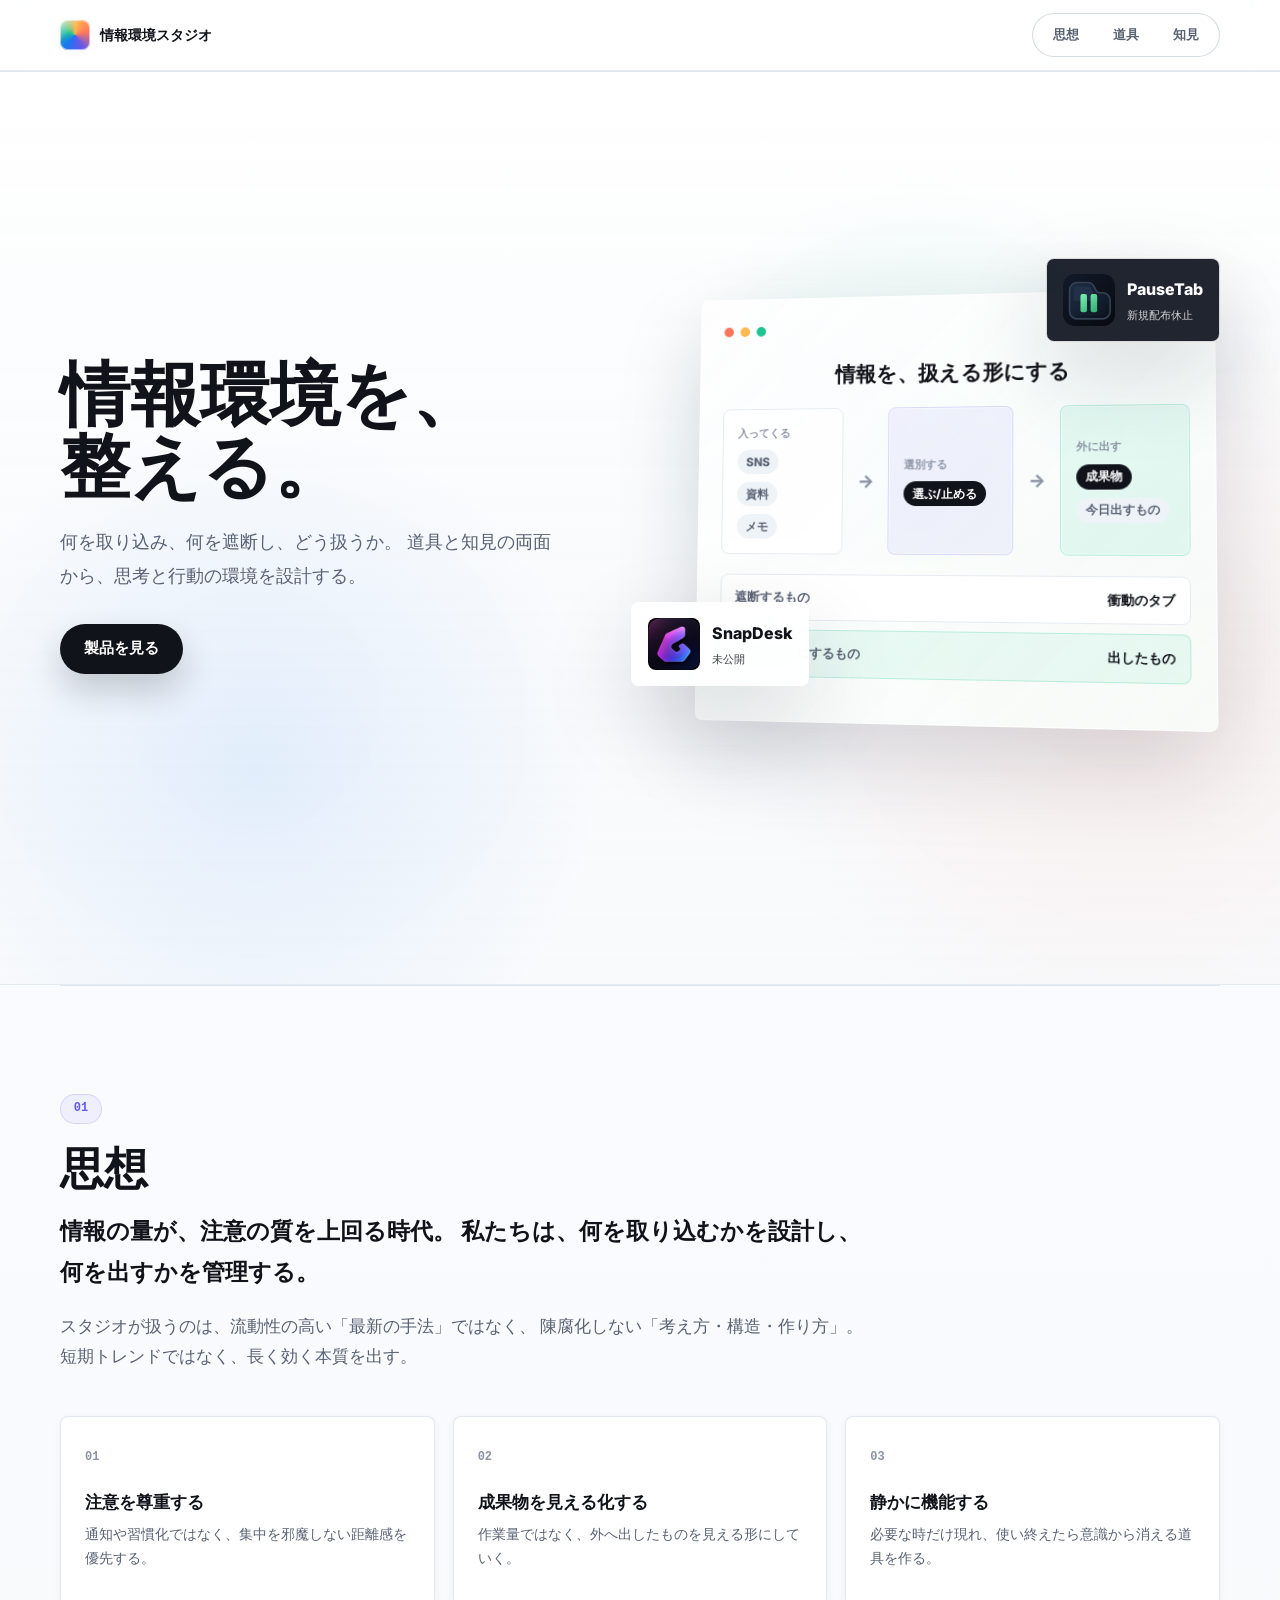
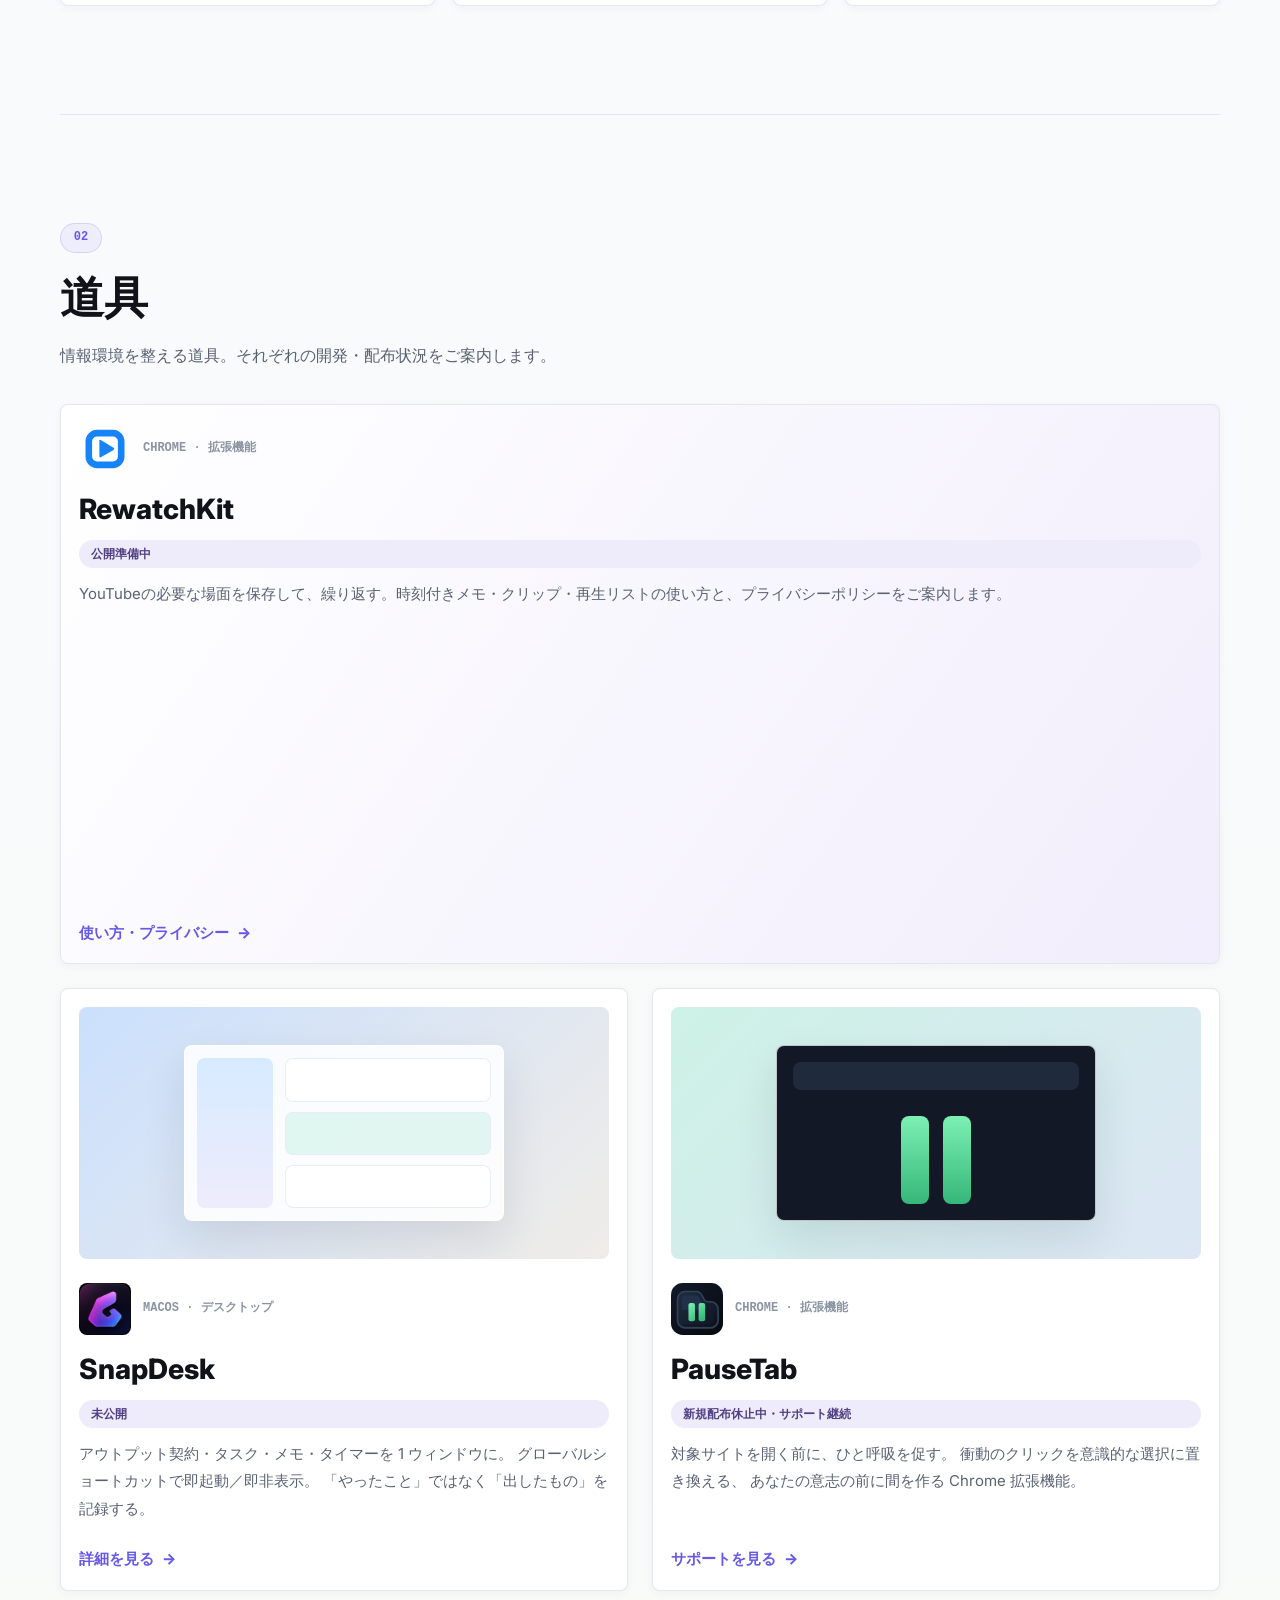
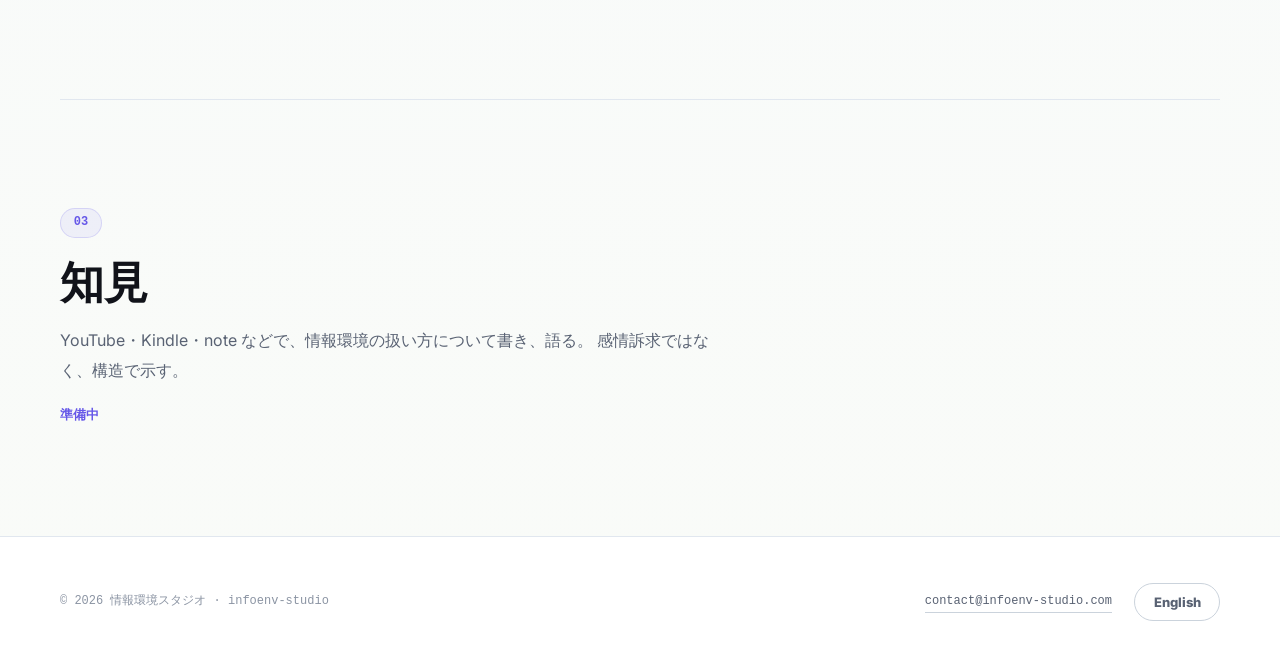
==== commit 873ce749: "Add RewatchKit privacy and support pages with product availability" ====
--- a/index.html
+++ b/index.html
@@ -4,7 +4,7 @@
   <meta charset="UTF-8">
   <meta name="viewport" content="width=device-width, initial-scale=1.0">
   <title>情報環境スタジオ</title>
-  <meta name="description" content="情報環境を整える、思考と道具のスタジオ。SnapDesk・PauseTab、その他の媒体を通じて、扱い方を再設計する。">
+  <meta name="description" content="情報環境を整える、思考と道具のスタジオ。RewatchKitの公開準備と、各製品の開発・配布状況をご案内します。">
   <link rel="canonical" href="https://infoenv-studio.com/">
   <link rel="alternate" hreflang="ja" href="https://infoenv-studio.com/">
   <link rel="alternate" hreflang="en" href="https://infoenv-studio.com/en">
@@ -81,11 +81,11 @@
         </div>
         <div class="app-window app-window-side">
           <img src="/snapdesk-icon.png" alt="">
-          <span>SnapDesk</span>
+          <span>SnapDesk<small class="stage-status">未公開</small></span>
         </div>
         <div class="app-window app-window-mini">
           <img src="/pausetab-icon.svg" alt="">
-          <span>PauseTab</span>
+          <span>PauseTab<small class="stage-status">新規配布休止</small></span>
         </div>
       </div>
     </div>
@@ -132,10 +132,16 @@
       </div>
       <h2 class="section-title">道具</h2>
       <p class="section-body section-lead">
-        情報環境を整えるために、私たちが使い、配る道具。
+        情報環境を整える道具。それぞれの開発・配布状況をご案内します。
       </p>
 
       <div class="card-grid">
+        <a href="/rewatchkit/" class="product-card rewatchkit-card">
+          <div class="card-header"><img src="/rewatchkit/assets/icon.svg" alt="" class="card-icon-svg"><span class="card-meta">Chrome · 拡張機能</span></div>
+          <h3 class="card-name">RewatchKit</h3><span class="availability">公開準備中</span>
+          <p class="card-desc">YouTubeの必要な場面を保存して、繰り返す。時刻付きメモ・クリップ・再生リストの使い方と、プライバシーポリシーをご案内します。</p>
+          <span class="card-link">使い方・プライバシー</span>
+        </a>
         <a href="https://snapdesk.infoenv-studio.com" target="_blank" rel="noopener" class="product-card">
           <div class="product-visual snapdesk-visual">
             <div class="mini-desktop">
@@ -149,7 +155,7 @@
             <img src="/snapdesk-icon.png" alt="" class="card-icon">
             <span class="card-meta">macOS · デスクトップ</span>
           </div>
-          <h3 class="card-name">SnapDesk</h3>
+          <h3 class="card-name">SnapDesk</h3><span class="availability">未公開</span>
           <p class="card-desc">
             アウトプット契約・タスク・メモ・タイマーを 1 ウィンドウに。
             グローバルショートカットで即起動／即非表示。
@@ -158,7 +164,7 @@
           <span class="card-link">詳細を見る</span>
         </a>
 
-        <a href="https://pausetab.infoenv-studio.com" target="_blank" rel="noopener" class="product-card accent-card">
+        <a href="https://pausetab.infoenv-studio.com/support" target="_blank" rel="noopener" class="product-card accent-card">
           <div class="product-visual pausetab-visual">
             <div class="pause-browser">
               <div class="pause-tabs"></div>
@@ -169,13 +175,13 @@
             <img src="/pausetab-icon.svg" alt="" class="card-icon-svg">
             <span class="card-meta">Chrome · 拡張機能</span>
           </div>
-          <h3 class="card-name">PauseTab</h3>
+          <h3 class="card-name">PauseTab</h3><span class="availability">新規配布休止中・サポート継続</span>
           <p class="card-desc">
             対象サイトを開く前に、ひと呼吸を促す。
             衝動のクリックを意識的な選択に置き換える、
             あなたの意志の前に間を作る Chrome 拡張機能。
           </p>
-          <span class="card-link">詳細を見る</span>
+          <span class="card-link">サポートを見る</span>
         </a>
       </div>
     </section>
--- a/styles.css
+++ b/styles.css
@@ -10,23 +10,23 @@
 }
 
 :root {
-  --bg: #f7f8fb;
+  --bg: #f8fafc;
   --bg-alt: #eef4f8;
   --surface: #ffffff;
-  --surface-soft: #f4f7f1;
+  --surface-soft: #f5f8fb;
   --ink: #11131a;
-  --muted: #5f6673;
-  --soft: #8a92a0;
-  --line: #dfe4ea;
+  --muted: #596273;
+  --soft: #8b94a3;
+  --line: #e1e7ef;
   --line-strong: #cbd3dc;
-  --violet: #7165e8;
-  --blue: #1f8cff;
-  --mint: #22c997;
+  --violet: #6658e8;
+  --blue: #1877f2;
+  --mint: #20c493;
   --coral: #ff765d;
   --amber: #ffb84d;
-  --shadow-sm: 0 2px 10px rgba(23, 30, 45, 0.06);
-  --shadow-md: 0 16px 36px rgba(23, 30, 45, 0.12);
-  --shadow-lg: 0 28px 70px rgba(23, 30, 45, 0.16);
+  --shadow-sm: 0 2px 10px rgba(23, 30, 45, 0.045);
+  --shadow-md: 0 18px 44px rgba(23, 30, 45, 0.105);
+  --shadow-lg: 0 34px 90px rgba(23, 30, 45, 0.15);
   --font-sans: 'Inter', -apple-system, BlinkMacSystemFont, 'Hiragino Sans', 'Yu Gothic', system-ui, sans-serif;
   --font-mono: 'SF Mono', 'Menlo', 'Consolas', monospace;
   --max-w: 1160px;
@@ -41,7 +41,7 @@
 body {
   min-height: 100vh;
   background:
-    linear-gradient(180deg, #fbfcff 0%, var(--bg) 42%, #f8faf7 100%);
+    linear-gradient(180deg, #fbfcff 0%, var(--bg) 46%, #f9fbf8 100%);
   color: var(--ink);
   font-family: var(--font-sans);
   line-height: 1.65;
@@ -56,10 +56,10 @@
   inset: 0;
   z-index: -1;
   background-image:
-    linear-gradient(rgba(17, 19, 26, 0.035) 1px, transparent 1px),
-    linear-gradient(90deg, rgba(17, 19, 26, 0.035) 1px, transparent 1px);
-  background-size: 48px 48px;
-  mask-image: linear-gradient(180deg, rgba(0, 0, 0, 0.75), transparent 58%);
+    linear-gradient(rgba(17, 19, 26, 0.026) 1px, transparent 1px),
+    linear-gradient(90deg, rgba(17, 19, 26, 0.026) 1px, transparent 1px);
+  background-size: 56px 56px;
+  mask-image: linear-gradient(180deg, rgba(0, 0, 0, 0.58), transparent 64%);
   pointer-events: none;
 }
 
@@ -82,14 +82,14 @@
   position: sticky;
   top: 0;
   z-index: 20;
-  border-bottom: 1px solid rgba(223, 228, 234, 0.8);
-  background: rgba(255, 255, 255, 0.76);
+  border-bottom: 1px solid rgba(225, 231, 239, 0.82);
+  background: rgba(255, 255, 255, 0.84);
   backdrop-filter: blur(18px) saturate(160%);
   -webkit-backdrop-filter: blur(18px) saturate(160%);
 }
 
 .header-inner {
-  min-height: 72px;
+  min-height: 70px;
   display: grid;
   grid-template-columns: 1fr auto;
   align-items: center;
@@ -101,13 +101,13 @@
   align-items: center;
   gap: 10px;
   justify-self: start;
-  font-size: 15px;
+  font-size: 14px;
   font-weight: 800;
 }
 
 .site-mark {
-  width: 28px;
-  height: 28px;
+  width: 30px;
+  height: 30px;
   display: inline-block;
   border-radius: 8px;
   background:
@@ -120,19 +120,19 @@
   display: inline-flex;
   justify-content: center;
   align-items: center;
-  gap: 8px;
-  padding: 6px;
-  border: 1px solid var(--line);
+  gap: 4px;
+  padding: 5px;
+  border: 1px solid rgba(203, 211, 220, 0.78);
   border-radius: 999px;
   background: rgba(255, 255, 255, 0.64);
 }
 
 .site-nav a {
-  min-height: 34px;
+  min-height: 32px;
   display: inline-flex;
   align-items: center;
   justify-content: center;
-  padding: 0 14px;
+  padding: 0 15px;
   border-radius: 999px;
   color: var(--muted);
   font-size: 13px;
@@ -171,31 +171,33 @@
 
 .hero {
   position: relative;
-  min-height: min(690px, calc(100svh - 72px));
+  min-height: min(720px, calc(100svh - 70px));
   display: flex;
   align-items: center;
   overflow: hidden;
+  border-bottom: 1px solid rgba(225, 231, 239, 0.85);
 }
 
 .hero::before {
   content: "";
   position: absolute;
-  inset: auto 0 0;
-  height: 32%;
+  inset: 0;
   background:
-    linear-gradient(115deg, rgba(31, 140, 255, 0.08), rgba(34, 201, 151, 0.06) 40%, rgba(255, 118, 93, 0.07)),
-    linear-gradient(180deg, rgba(255, 255, 255, 0.65), rgba(255, 255, 255, 0.78));
-  border-top: 1px solid rgba(223, 228, 234, 0.7);
+    radial-gradient(circle at 72% 42%, rgba(32, 196, 147, 0.14), transparent 26%),
+    radial-gradient(circle at 88% 68%, rgba(255, 118, 93, 0.09), transparent 30%),
+    radial-gradient(circle at 20% 76%, rgba(24, 119, 242, 0.1), transparent 28%),
+    linear-gradient(180deg, rgba(255, 255, 255, 0.92) 0%, rgba(248, 250, 252, 0.88) 56%, rgba(248, 250, 252, 0.96) 100%);
+  pointer-events: none;
 }
 
 .hero-inner {
   position: relative;
   min-height: 620px;
   display: grid;
-  grid-template-columns: minmax(0, 0.92fr) minmax(440px, 1.08fr);
-  align-items: center;
-  gap: 34px;
-  padding: 64px 0 96px;
+  grid-template-columns: minmax(0, 0.9fr) minmax(480px, 1.1fr);
+  align-items: center;
+  gap: 56px;
+  padding: 76px 0 100px;
 }
 
 .hero-copy {
@@ -216,17 +218,18 @@
 
 .hero-brand {
   max-width: 720px;
-  font-size: 72px;
+  font-size: 70px;
   line-height: 1.02;
   font-weight: 800;
+  text-wrap: balance;
 }
 
 .hero-tagline {
-  max-width: 580px;
-  margin-top: 26px;
-  color: var(--muted);
-  font-size: 19px;
-  line-height: 1.85;
+  max-width: 560px;
+  margin-top: 24px;
+  color: var(--muted);
+  font-size: 18px;
+  line-height: 1.9;
   font-weight: 500;
 }
 
@@ -239,12 +242,12 @@
 }
 
 .primary-action {
-  min-height: 48px;
+  min-height: 50px;
   display: inline-flex;
   align-items: center;
   justify-content: center;
   border-radius: 999px;
-  padding: 0 22px;
+  padding: 0 24px;
   font-size: 15px;
   font-weight: 800;
   transition: transform 0.18s ease, box-shadow 0.18s ease, border-color 0.18s ease;
@@ -253,7 +256,7 @@
 .primary-action {
   background: var(--ink);
   color: #fff;
-  box-shadow: 0 14px 28px rgba(17, 19, 26, 0.18);
+  box-shadow: 0 16px 34px rgba(17, 19, 26, 0.2);
 }
 
 .primary-action:hover {
@@ -268,23 +271,23 @@
 
 .app-window {
   position: absolute;
-  border: 1px solid rgba(255, 255, 255, 0.72);
-  border-radius: 8px;
-  background: rgba(255, 255, 255, 0.82);
+  border: 1px solid rgba(255, 255, 255, 0.82);
+  border-radius: 8px;
+  background: rgba(255, 255, 255, 0.88);
   box-shadow: var(--shadow-lg);
   backdrop-filter: blur(18px) saturate(150%);
   -webkit-backdrop-filter: blur(18px) saturate(150%);
 }
 
 .app-window-main {
-  top: 42px;
-  right: 26px;
-  width: min(100%, 480px);
-  height: 430px;
-  padding: 22px;
-  transform: rotateY(-10deg) rotateX(4deg);
+  top: 36px;
+  right: 10px;
+  width: min(100%, 520px);
+  height: 432px;
+  padding: 24px;
+  transform: rotateY(-7deg) rotateX(3deg);
   background:
-    linear-gradient(135deg, rgba(255, 255, 255, 0.94), rgba(243, 250, 246, 0.82)),
+    linear-gradient(135deg, rgba(255, 255, 255, 0.96), rgba(246, 251, 248, 0.9)),
     linear-gradient(180deg, rgba(31, 140, 255, 0.08), rgba(255, 255, 255, 0));
 }
 
@@ -307,8 +310,8 @@
 .window-bar span:nth-child(3) { background: var(--mint); }
 
 .window-title {
-  margin: 26px 0 18px;
-  font-size: 22px;
+  margin: 24px 0 20px;
+  font-size: 21px;
   line-height: 1.28;
   font-weight: 800;
   text-align: center;
@@ -318,20 +321,20 @@
   display: grid;
   grid-template-columns: minmax(0, 1fr) 22px minmax(0, 1fr) 22px minmax(0, 1fr);
   align-items: stretch;
-  gap: 10px;
-  margin-bottom: 22px;
+  gap: 12px;
+  margin-bottom: 20px;
 }
 
 .flow-card {
-  min-height: 138px;
+  min-height: 136px;
   display: flex;
   flex-direction: column;
   justify-content: center;
   gap: 8px;
-  padding: 14px;
+  padding: 15px;
   border: 1px solid #e6ebf1;
   border-radius: 8px;
-  background: rgba(255, 255, 255, 0.86);
+  background: rgba(255, 255, 255, 0.9);
   box-shadow: inset 0 0 0 1px rgba(255, 255, 255, 0.5);
 }
 
@@ -350,7 +353,7 @@
   max-width: 100%;
   padding: 0 9px;
   border-radius: 999px;
-  background: #f0f4f8;
+  background: #eef3f8;
   color: var(--muted);
   font-size: 12px;
   font-weight: 800;
@@ -385,8 +388,8 @@
   align-items: center;
   justify-content: space-between;
   gap: 18px;
-  margin-top: 10px;
-  padding: 13px 14px;
+  margin-top: 9px;
+  padding: 12px 14px;
   border: 1px solid #e6ebf1;
   border-radius: 8px;
   background: #fff;
@@ -409,7 +412,7 @@
   display: flex;
   align-items: center;
   gap: 12px;
-  min-height: 88px;
+  min-height: 84px;
   padding: 14px 16px;
   font-weight: 800;
 }
@@ -422,20 +425,20 @@
 }
 
 .app-window-side {
-  left: 22px;
-  bottom: 88px;
-  background: rgba(255, 255, 255, 0.9);
+  left: 18px;
+  bottom: 90px;
+  background: rgba(255, 255, 255, 0.94);
 }
 
 .app-window-mini {
   right: 0;
-  top: 0;
-  background: rgba(14, 19, 30, 0.9);
+  top: 2px;
+  background: rgba(14, 19, 30, 0.92);
   color: #fff;
 }
 
 section {
-  padding: 96px 0;
+  padding: 108px 0;
   border-top: 1px solid var(--line);
 }
 
@@ -443,12 +446,12 @@
   display: flex;
   align-items: baseline;
   gap: 14px;
-  margin-bottom: 18px;
+  margin-bottom: 20px;
 }
 
 .section-number {
-  min-width: 38px;
-  min-height: 28px;
+  min-width: 42px;
+  min-height: 30px;
   display: inline-flex;
   align-items: center;
   justify-content: center;
@@ -468,8 +471,8 @@
 }
 
 .section-title {
-  margin-bottom: 14px;
-  font-size: 42px;
+  margin-bottom: 18px;
+  font-size: 44px;
   line-height: 1.12;
   font-weight: 800;
 }
@@ -477,8 +480,8 @@
 .section-body {
   max-width: 660px;
   color: var(--muted);
-  font-size: 17px;
-  line-height: 1.85;
+  font-size: 16px;
+  line-height: 1.9;
 }
 
 .section-lead {
@@ -488,8 +491,8 @@
 .philosophy-text {
   max-width: 820px;
   color: var(--ink);
-  font-size: 24px;
-  line-height: 1.75;
+  font-size: 23px;
+  line-height: 1.78;
   font-weight: 700;
 }
 
@@ -503,14 +506,14 @@
 .principle-grid {
   display: grid;
   grid-template-columns: repeat(3, 1fr);
-  gap: 16px;
-  margin-top: 42px;
+  gap: 18px;
+  margin-top: 44px;
 }
 
 .principle-card {
-  min-height: 188px;
-  padding: 22px;
-  border: 1px solid var(--line);
+  min-height: 190px;
+  padding: 24px;
+  border: 1px solid rgba(225, 231, 239, 0.92);
   border-radius: 8px;
   background: var(--surface);
   box-shadow: var(--shadow-sm);
@@ -540,7 +543,7 @@
 .card-grid {
   display: grid;
   grid-template-columns: repeat(2, minmax(0, 1fr));
-  gap: 22px;
+  gap: 24px;
 }
 
 .product-card {
@@ -548,7 +551,7 @@
   display: flex;
   flex-direction: column;
   padding: 18px;
-  border: 1px solid var(--line);
+  border: 1px solid rgba(225, 231, 239, 0.95);
   border-radius: 8px;
   background: var(--surface);
   box-shadow: var(--shadow-sm);
@@ -557,13 +560,13 @@
 }
 
 .product-card:hover {
-  transform: translateY(-4px);
+  transform: translateY(-3px);
   border-color: var(--line-strong);
   box-shadow: var(--shadow-md);
 }
 
 .product-visual {
-  height: 250px;
+  height: 252px;
   display: grid;
   place-items: center;
   margin-bottom: 24px;
@@ -573,13 +576,13 @@
 
 .snapdesk-visual {
   background:
-    linear-gradient(135deg, rgba(31, 140, 255, 0.14), rgba(255, 184, 77, 0.18)),
+    linear-gradient(135deg, rgba(24, 119, 242, 0.16), rgba(255, 184, 77, 0.13)),
     #edf4ff;
 }
 
 .pausetab-visual {
   background:
-    linear-gradient(135deg, rgba(34, 201, 151, 0.14), rgba(113, 101, 232, 0.16)),
+    linear-gradient(135deg, rgba(32, 196, 147, 0.16), rgba(102, 88, 232, 0.13)),
     #eefbf6;
 }
 
@@ -755,7 +758,8 @@
   .hero-inner {
     min-height: 0;
     grid-template-columns: 1fr;
-    padding: 56px 0 86px;
+    gap: 34px;
+    padding: 62px 0 92px;
   }
 
   .hero-copy {
@@ -767,14 +771,14 @@
   }
 
   .product-stage {
-    min-height: 440px;
+    min-height: 450px;
   }
 
   .app-window-main {
-    left: 80px;
+    left: 78px;
     right: auto;
-    width: min(100% - 110px, 500px);
-    height: 390px;
+    width: min(100% - 108px, 540px);
+    height: 400px;
   }
 
   .principle-grid {
@@ -798,11 +802,12 @@
   }
 
   .hero-brand {
-    font-size: 44px;
+    font-size: 43px;
   }
 
   .hero-tagline {
     font-size: 16px;
+    line-height: 1.85;
   }
 
   .hero-actions {
@@ -814,14 +819,14 @@
   }
 
   .product-stage {
-    min-height: 390px;
+    min-height: 382px;
   }
 
   .app-window-main {
     top: 24px;
     left: 18px;
     width: calc(100% - 36px);
-    height: 350px;
+    height: 344px;
     transform: none;
   }
 
@@ -869,11 +874,11 @@
   }
 
   section {
-    padding: 68px 0;
+    padding: 72px 0;
   }
 
   .section-title {
-    font-size: 34px;
+    font-size: 35px;
   }
 
   .philosophy-text {
@@ -910,7 +915,7 @@
   }
 
   .hero-brand {
-    font-size: 39px;
+    font-size: 38px;
   }
 
   .app-window-main {
@@ -933,3 +938,8 @@
     flex-basis: 100%;
   }
 }
+
+/* Availability is explicit: preparation is not a download offer. */
+.stage-status { display: block; margin-top: 4px; font-size: 11px; opacity: .8; font-weight: 500; }
+.availability { display: inline-block; background: #eeebfa; color: #514184; border-radius: 99px; padding: 4px 12px; font-size: 12px; font-weight: 650; margin: 2px 0 12px; }
+.rewatchkit-card { grid-column: 1 / -1; background: linear-gradient(125deg, #fff, #f1edfc); }
